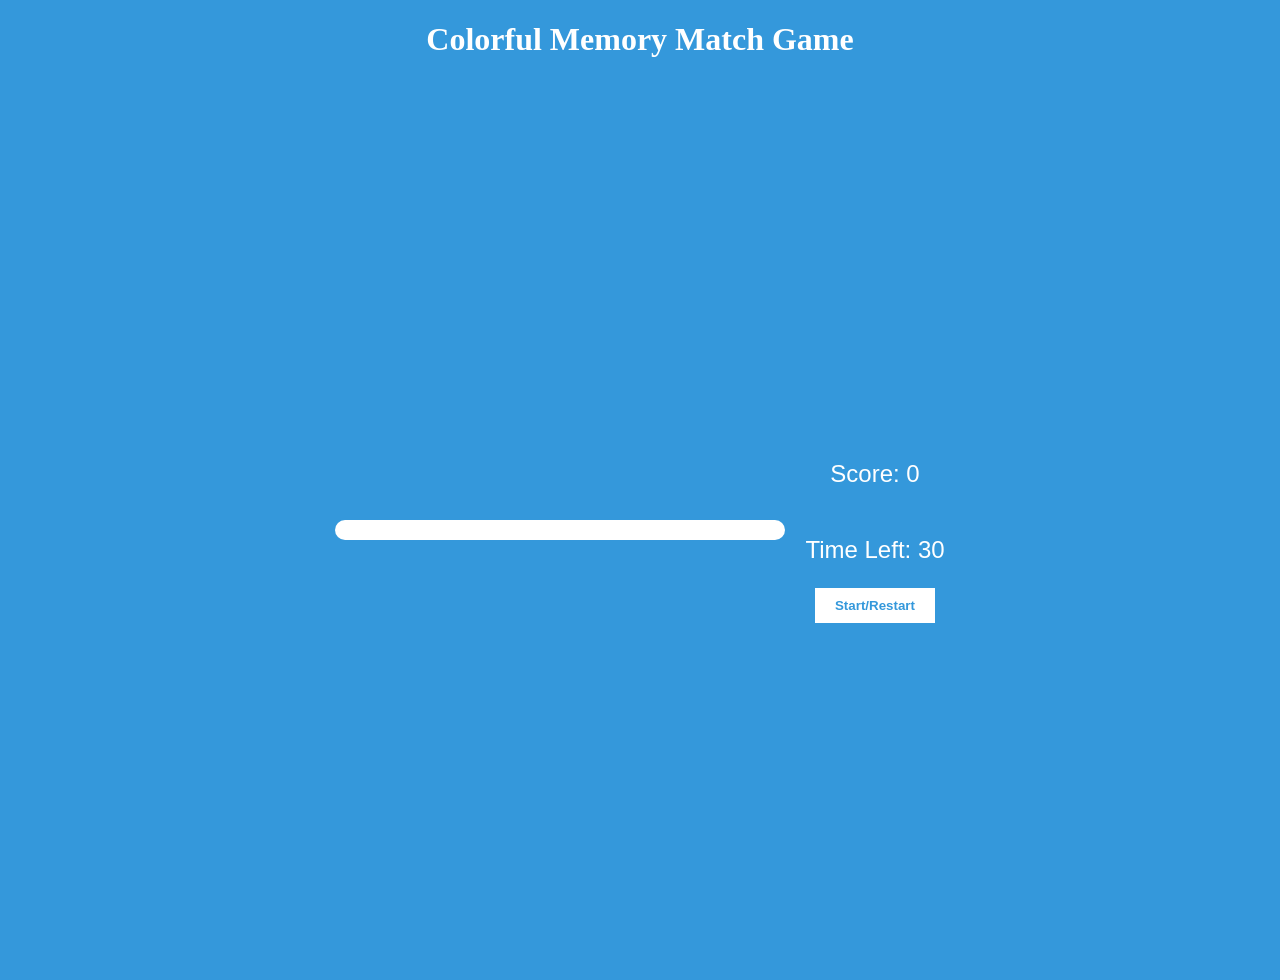
==== index.html @ aa4a6d5d "Rename colormatching.html to index.html" ====
<!DOCTYPE html>
<html>

<head>
    <title>Colorful Memory Match Game</title>
        <link rel="stylesheet" href="./colormatch.css">
</head>

<body>
    <h1>Colorful Memory Match Game</h1>
    <div class="container">
        <div id="game-container">
         <!-- Cards will be generated dynamically using JavaScript -->
        </div>
        <div class="startMain">
            <p id="score">Score: 0</p>
            <p id="timer">Time Left: 30</p>
            <button id="startbtn">Start/Restart</button>
        </div>
    </div>
    <script src="./colormatching.js"></script>
</body>
</html>
---- colormatch.css ----
body {
    padding: 0;
    margin: 0;
    background-color: #3498db;
    box-sizing: border-box;

}

.container {
    font-family: Arial, sans-serif;
    background-color: #3498db;
    display: flex;
    justify-content: center;
    align-items: center;
    height: 100vh;
}

.startMain {
    margin-left: 20px;
    display: flex;
    align-items: center;
    flex-direction: column;
}

h1 {
    color: #fff;
    text-align: center;
}

#game-container {
    display: grid;
    grid-template-columns: repeat(4, 100px);
    grid-gap: 10px;
    background-color: #fff;
    padding: 10px;
    border-radius: 10px;
}

.card {
    width: 100px;
    height: 100px;
    background-color: #ddd;
    display: flex;
    justify-content: center;
    align-items: center;
    font-size: 20px;
    cursor: pointer;
    transition: background-color 0.3s;
    border-radius: 5px;
}

.matched {
    background-color: #4CAF50;
    color: #fff;
}

#score {
    text-align: center;
    font-size: 24px;
    color: #fff;
}

#timer {
    text-align: center;
    font-size: 24px;
    color: #fff;
}

#startbtn{
    padding: 10px 20px;
    background-color: white;
    color: #3498db;
    border: none;
    font-weight: 900;
}
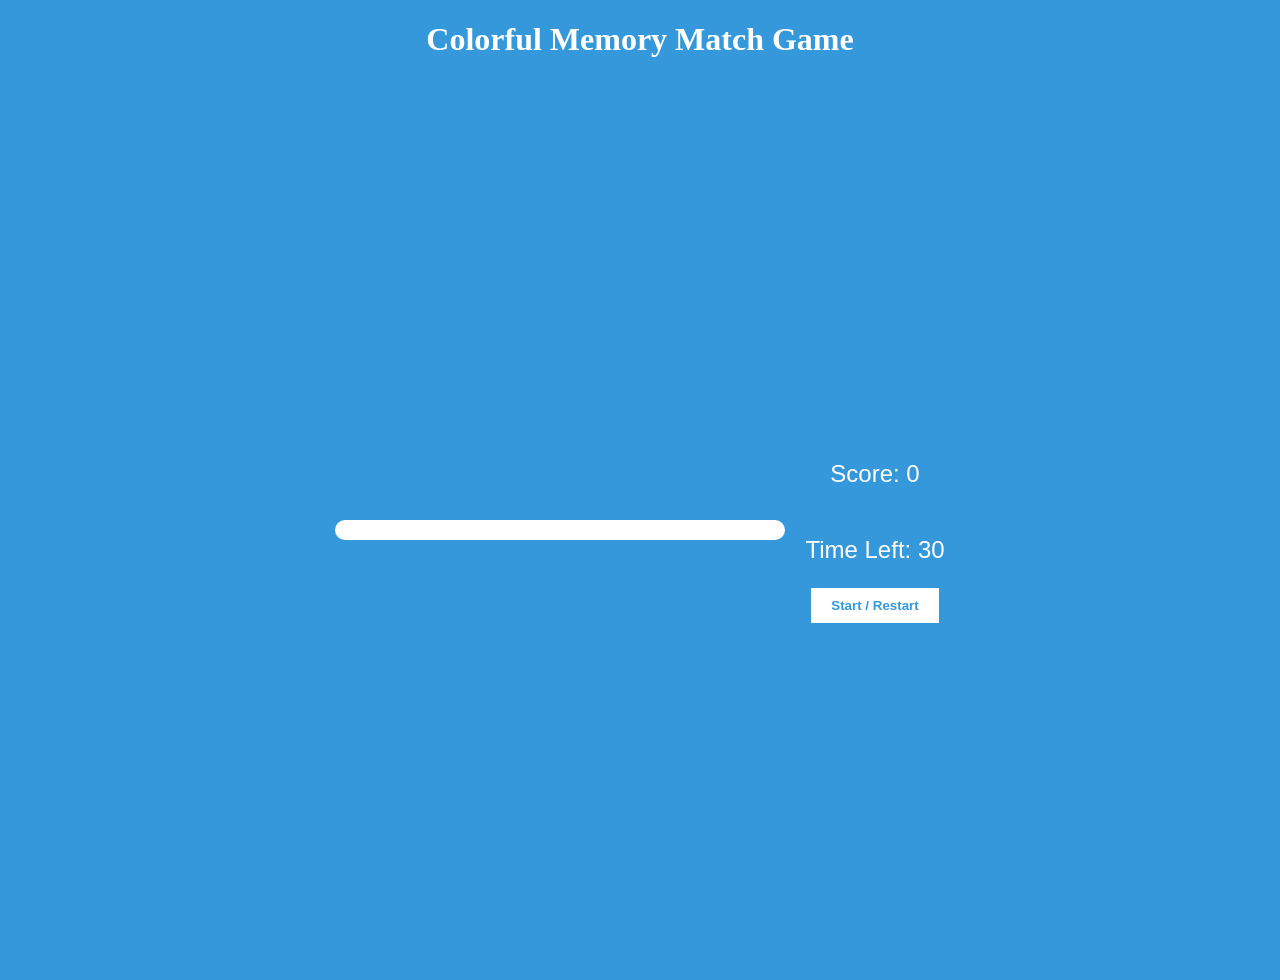
==== commit 95e82f63: "Update index.html" ====
--- a/index.html
+++ b/index.html
@@ -1,23 +1,34 @@
 <!DOCTYPE html>
-<html>
+<html lang="en">
 
 <head>
+    <meta charset="UTF-8">
+    <meta name="viewport" content="width=device-width, initial-scale=1.0">
     <title>Colorful Memory Match Game</title>
-        <link rel="stylesheet" href="./colormatch.css">
+
+    <link rel="stylesheet" href="colormatch.css">
 </head>
 
 <body>
+
     <h1>Colorful Memory Match Game</h1>
+
     <div class="container">
+
         <div id="game-container">
-         <!-- Cards will be generated dynamically using JavaScript -->
+            <!-- Cards generated dynamically -->
         </div>
+
         <div class="startMain">
             <p id="score">Score: 0</p>
             <p id="timer">Time Left: 30</p>
-            <button id="startbtn">Start/Restart</button>
+            <button id="startbtn">Start / Restart</button>
         </div>
+
     </div>
-    <script src="./colormatching.js"></script>
+
+    <script src="colormatching.js"></script>
+
 </body>
+
 </html>
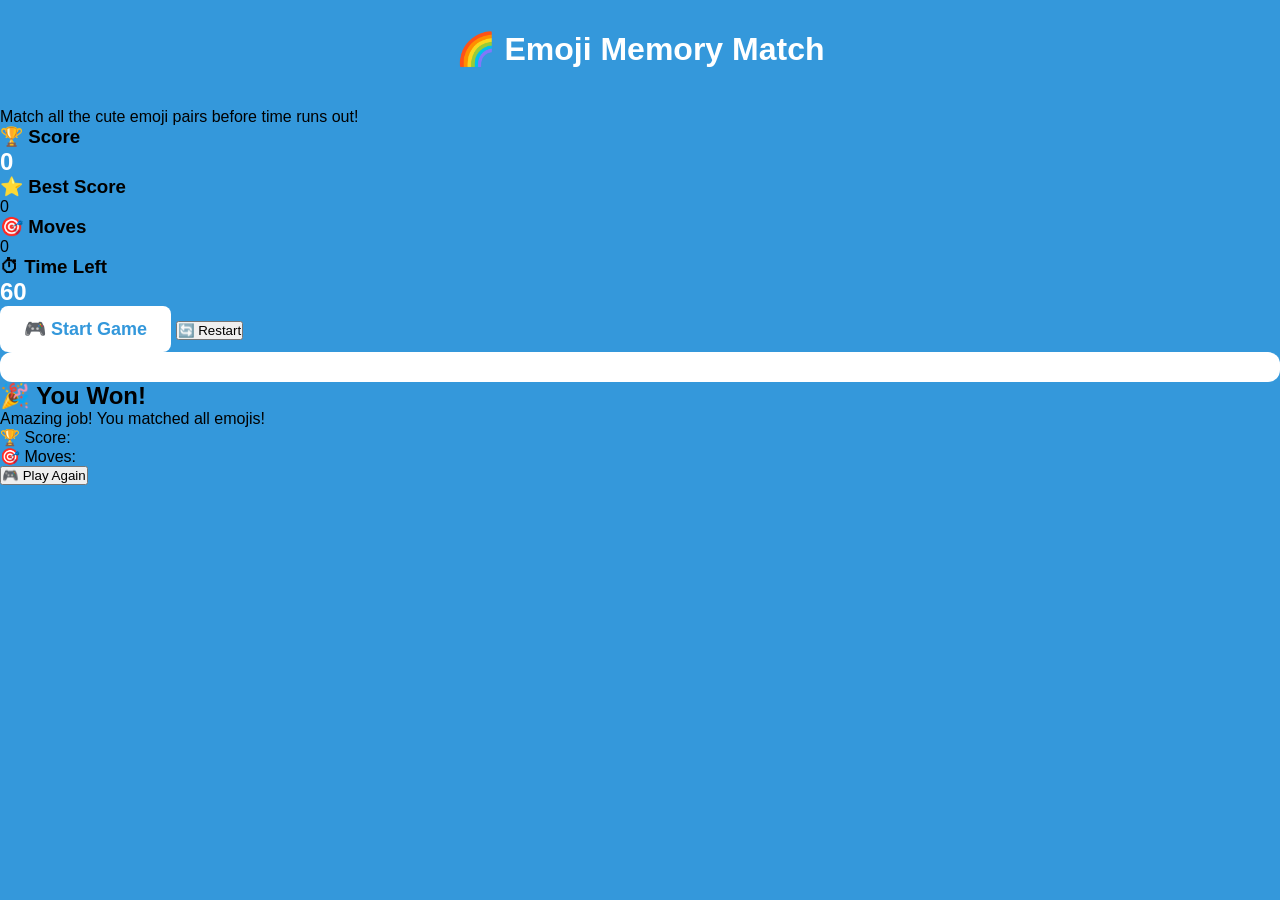
==== commit 9d6705bb: "Update index.html" ====
--- a/index.html
+++ b/index.html
@@ -4,25 +4,91 @@
 <head>
     <meta charset="UTF-8">
     <meta name="viewport" content="width=device-width, initial-scale=1.0">
-    <title>Colorful Memory Match Game</title>
+    <title>🌈 Emoji Memory Match Game</title>
 
     <link rel="stylesheet" href="colormatch.css">
 </head>
 
 <body>
 
-    <h1>Colorful Memory Match Game</h1>
+    <div class="main-container">
 
-    <div class="container">
-
-        <div id="game-container">
-            <!-- Cards generated dynamically -->
+        <!-- Header -->
+        <div class="header">
+            <h1>🌈 Emoji Memory Match</h1>
+            <p class="subtitle">
+                Match all the cute emoji pairs before time runs out!
+            </p>
         </div>
 
-        <div class="startMain">
-            <p id="score">Score: 0</p>
-            <p id="timer">Time Left: 30</p>
-            <button id="startbtn">Start / Restart</button>
+        <!-- Game Info -->
+        <div class="game-info">
+
+            <div class="info-card">
+                <h3>🏆 Score</h3>
+                <p id="score">0</p>
+            </div>
+
+            <div class="info-card">
+                <h3>⭐ Best Score</h3>
+                <p id="best-score">0</p>
+            </div>
+
+            <div class="info-card">
+                <h3>🎯 Moves</h3>
+                <p id="moves">0</p>
+            </div>
+
+            <div class="info-card">
+                <h3>⏱ Time Left</h3>
+                <p id="timer">60</p>
+            </div>
+
+        </div>
+
+        <!-- Timer Progress Bar -->
+        <div class="progress-container">
+            <div id="progress-bar"></div>
+        </div>
+
+        <!-- Buttons -->
+        <div class="button-container">
+            <button id="startbtn">
+                🎮 Start Game
+            </button>
+
+            <button id="restartbtn">
+                🔄 Restart
+            </button>
+        </div>
+
+        <!-- Game Grid -->
+        <div id="game-container">
+            <!-- Cards generated by JS -->
+        </div>
+
+    </div>
+
+    <!-- Win Popup -->
+    <div id="win-popup" class="popup hidden">
+
+        <div class="popup-content">
+
+            <h2>🎉 You Won!</h2>
+
+            <p>
+                Amazing job! You matched all emojis!
+            </p>
+
+            <div class="popup-stats">
+                <p>🏆 Score: <span id="final-score"></span></p>
+                <p>🎯 Moves: <span id="final-moves"></span></p>
+            </div>
+
+            <button id="play-again-btn">
+                🎮 Play Again
+            </button>
+
         </div>
 
     </div>
--- a/colormatch.css
+++ b/colormatch.css
@@ -1,75 +1,89 @@
+* {
+    margin: 0;
+    padding: 0;
+    box-sizing: border-box;
+}
+
 body {
-    padding: 0;
-    margin: 0;
     background-color: #3498db;
-    box-sizing: border-box;
+    font-family: Arial, sans-serif;
+    min-height: 100vh;
+}
 
+h1 {
+    text-align: center;
+    color: white;
+    padding-top: 30px;
+    margin-bottom: 40px;
 }
 
 .container {
-    font-family: Arial, sans-serif;
-    background-color: #3498db;
     display: flex;
     justify-content: center;
     align-items: center;
-    height: 100vh;
-}
-
-.startMain {
-    margin-left: 20px;
-    display: flex;
-    align-items: center;
-    flex-direction: column;
-}
-
-h1 {
-    color: #fff;
-    text-align: center;
+    gap: 40px;
+    flex-wrap: wrap;
 }
 
 #game-container {
     display: grid;
     grid-template-columns: repeat(4, 100px);
-    grid-gap: 10px;
-    background-color: #fff;
-    padding: 10px;
-    border-radius: 10px;
+    gap: 10px;
+    background: white;
+    padding: 15px;
+    border-radius: 12px;
 }
 
 .card {
     width: 100px;
     height: 100px;
     background-color: #ddd;
+    border-radius: 10px;
+    cursor: pointer;
+
     display: flex;
     justify-content: center;
     align-items: center;
-    font-size: 20px;
-    cursor: pointer;
-    transition: background-color 0.3s;
-    border-radius: 5px;
+
+    font-size: 24px;
+    font-weight: bold;
+
+    transition: 0.3s;
+}
+
+.card:hover {
+    transform: scale(1.05);
 }
 
 .matched {
-    background-color: #4CAF50;
-    color: #fff;
+    border: 4px solid #4CAF50;
 }
 
-#score {
-    text-align: center;
-    font-size: 24px;
-    color: #fff;
+.startMain {
+    display: flex;
+    flex-direction: column;
+    align-items: center;
+    gap: 20px;
 }
 
+#score,
 #timer {
-    text-align: center;
+    color: white;
     font-size: 24px;
-    color: #fff;
+    font-weight: bold;
 }
 
-#startbtn{
-    padding: 10px 20px;
+#startbtn {
+    padding: 12px 24px;
+    border: none;
+    border-radius: 8px;
     background-color: white;
     color: #3498db;
-    border: none;
-    font-weight: 900;
+    font-size: 18px;
+    font-weight: bold;
+    cursor: pointer;
 }
+
+#startbtn:hover {
+    transform: scale(1.05);
+}
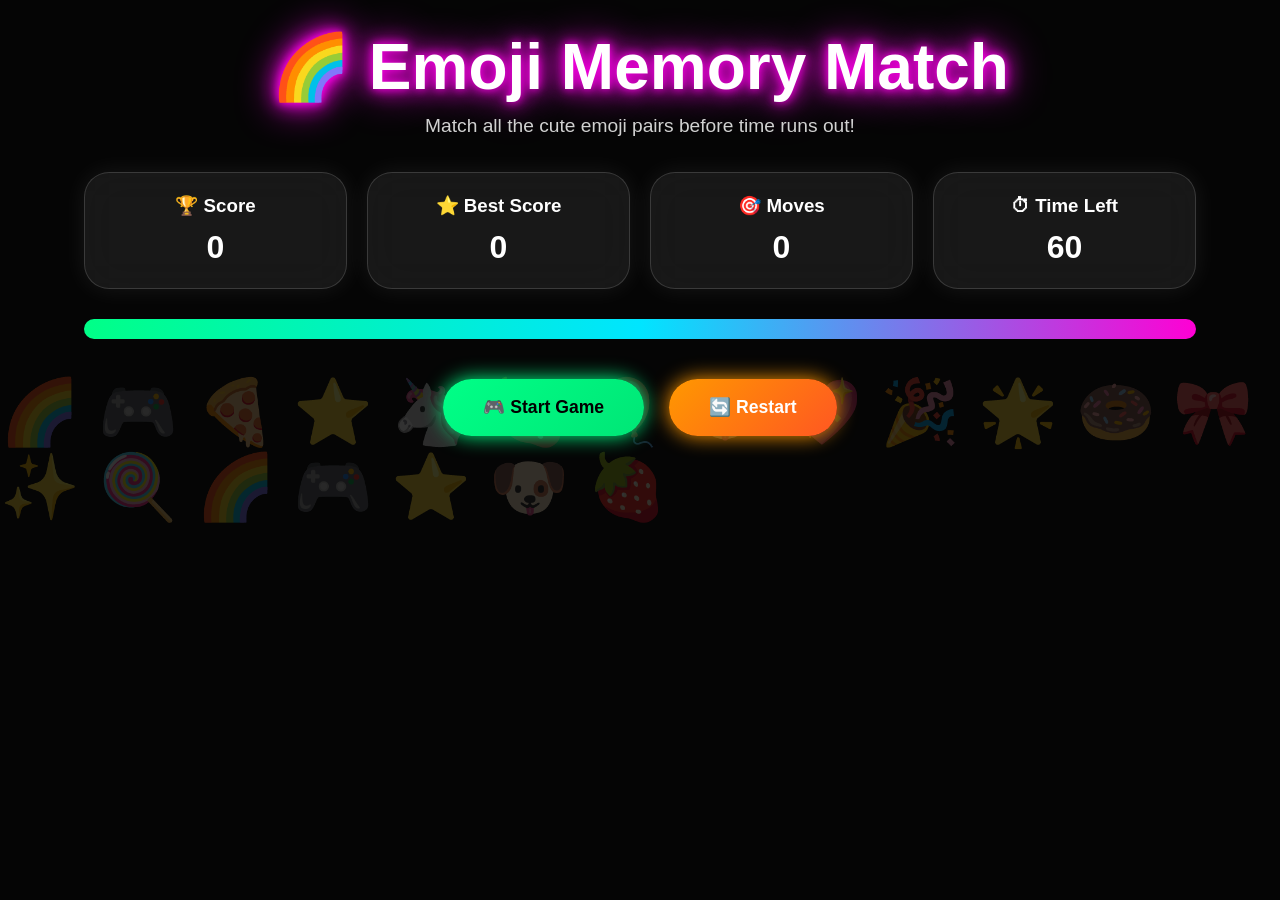
==== commit 07cfa3f6: "Update index.html" ====
--- a/index.html
+++ b/index.html
@@ -4,12 +4,15 @@
 <head>
     <meta charset="UTF-8">
     <meta name="viewport" content="width=device-width, initial-scale=1.0">
-    <title>🌈 Emoji Memory Match Game</title>
+    <title>🌈 Emoji Memory Match</title>
 
     <link rel="stylesheet" href="colormatch.css">
 </head>
 
 <body>
+
+    <!-- Floating Emoji Background -->
+    <div class="emoji-bg"></div>
 
     <div class="main-container">
 
@@ -21,7 +24,7 @@
             </p>
         </div>
 
-        <!-- Game Info -->
+        <!-- Stats -->
         <div class="game-info">
 
             <div class="info-card">
@@ -46,13 +49,14 @@
 
         </div>
 
-        <!-- Timer Progress Bar -->
+        <!-- Progress Bar -->
         <div class="progress-container">
             <div id="progress-bar"></div>
         </div>
 
         <!-- Buttons -->
         <div class="button-container">
+
             <button id="startbtn">
                 🎮 Start Game
             </button>
@@ -60,12 +64,11 @@
             <button id="restartbtn">
                 🔄 Restart
             </button>
+
         </div>
 
         <!-- Game Grid -->
-        <div id="game-container">
-            <!-- Cards generated by JS -->
-        </div>
+        <div id="game-container"></div>
 
     </div>
 
--- a/colormatch.css
+++ b/colormatch.css
@@ -5,85 +5,364 @@
 }
 
 body {
-    background-color: #3498db;
     font-family: Arial, sans-serif;
     min-height: 100vh;
-}
-
-h1 {
+    overflow-x: hidden;
+    position: relative;
+    background: #050505;
+    color: white;
+}
+
+/* Floating Emoji Background */
+body::before {
+    content:
+        "🌈 🎮 🍕 ⭐ 🦄 🍓 🎈 🐶 💖 🎉 🌟 🍩 🎀 ✨ 🍭 🌈 🎮 ⭐ 🐶 🍓";
+
+    position: fixed;
+    inset: 0;
+
+    font-size: 4rem;
+
+    display: flex;
+    flex-wrap: wrap;
+    justify-content: space-evenly;
+    align-content: space-evenly;
+
+    opacity: 0.18;
+
+    pointer-events: none;
+
+    z-index: 0;
+
+    animation: floatEmojis 8s ease-in-out infinite;
+}
+
+/* Floating Emoji Animation */
+@keyframes floatEmojis {
+    0% {
+        transform: translateY(0px);
+    }
+
+    50% {
+        transform: translateY(-25px);
+    }
+
+    100% {
+        transform: translateY(0px);
+    }
+}
+
+/* Main Layout */
+.main-container {
+    position: relative;
+    z-index: 2;
+
+    width: 90%;
+    max-width: 1200px;
+
+    margin: auto;
+    padding: 30px 20px;
+}
+
+/* Header */
+.header {
     text-align: center;
+    margin-bottom: 35px;
+}
+
+.header h1 {
+    font-size: 4rem;
     color: white;
-    padding-top: 30px;
+
+    text-shadow:
+        0 0 10px #ff00ea,
+        0 0 20px #ff00ea,
+        0 0 40px #ff00ea;
+}
+
+.subtitle {
+    margin-top: 10px;
+    color: #d1d1d1;
+    font-size: 1.2rem;
+}
+
+/* Stats Section */
+.game-info {
+    display: grid;
+    grid-template-columns: repeat(auto-fit, minmax(180px, 1fr));
+    gap: 20px;
+    margin-bottom: 30px;
+}
+
+.info-card {
+    background: rgba(255,255,255,0.08);
+    backdrop-filter: blur(20px);
+
+    border-radius: 25px;
+    padding: 22px;
+    text-align: center;
+
+    border: 1px solid rgba(255,255,255,0.15);
+
+    box-shadow:
+        0 0 25px rgba(255,255,255,0.08);
+
+    transition: .3s ease;
+}
+
+.info-card:hover {
+    transform: translateY(-8px);
+}
+
+.info-card h3 {
+    color: #ffffff;
+    margin-bottom: 12px;
+}
+
+.info-card p {
+    font-size: 2rem;
+    font-weight: bold;
+}
+
+/* Progress Bar */
+.progress-container {
+    width: 100%;
+    height: 20px;
+
+    background: rgba(255,255,255,0.08);
+
+    border-radius: 999px;
+    overflow: hidden;
+
     margin-bottom: 40px;
 }
 
-.container {
+#progress-bar {
+    width: 100%;
+    height: 100%;
+
+    background: linear-gradient(
+        to right,
+        #00ff87,
+        #00e5ff,
+        #ff00d4
+    );
+
+    transition: width 1s linear;
+}
+
+/* Buttons */
+.button-container {
+    display: flex;
+    justify-content: center;
+    gap: 25px;
+    margin-bottom: 40px;
+    flex-wrap: wrap;
+}
+
+button {
+    border: none;
+    cursor: pointer;
+
+    padding: 18px 40px;
+
+    border-radius: 999px;
+
+    font-size: 1.1rem;
+    font-weight: bold;
+
+    transition: .3s ease;
+}
+
+button:hover {
+    transform: scale(1.08);
+}
+
+#startbtn {
+    background: linear-gradient(
+        135deg,
+        #00ff87,
+        #00e676
+    );
+
+    color: black;
+
+    box-shadow:
+        0 0 20px #00ff87;
+}
+
+#restartbtn {
+    background: linear-gradient(
+        135deg,
+        #ff9800,
+        #ff5722
+    );
+
+    color: white;
+
+    box-shadow:
+        0 0 20px #ff9800;
+}
+
+#play-again-btn {
+    background: linear-gradient(
+        135deg,
+        #ff00d4,
+        #9c27b0
+    );
+
+    color: white;
+}
+
+/* Game Grid */
+#game-container {
+    display: grid;
+    grid-template-columns: repeat(4, 130px);
+    gap: 20px;
+    justify-content: center;
+}
+
+/* Card */
+.card {
+    width: 130px;
+    height: 130px;
+
+    border-radius: 28px;
+
+    background: rgba(255,255,255,0.08);
+    backdrop-filter: blur(15px);
+
     display: flex;
     justify-content: center;
     align-items: center;
-    gap: 40px;
-    flex-wrap: wrap;
-}
-
-#game-container {
-    display: grid;
-    grid-template-columns: repeat(4, 100px);
-    gap: 10px;
-    background: white;
-    padding: 15px;
-    border-radius: 12px;
-}
-
-.card {
-    width: 100px;
-    height: 100px;
-    background-color: #ddd;
-    border-radius: 10px;
+
+    font-size: 3.3rem;
+    font-weight: bold;
+
     cursor: pointer;
+
+    transition: .3s ease;
+
+    box-shadow:
+        0 0 15px rgba(255,255,255,0.06);
+}
+
+.card:hover {
+    transform: translateY(-8px) rotate(4deg);
+}
+
+.card.flipped {
+    background: rgba(255,255,255,0.9);
+}
+
+.card.matched {
+    border: 4px solid #00ff87;
+
+    animation: bounce .5s ease;
+
+    box-shadow:
+        0 0 25px #00ff87;
+}
+
+/* Popup */
+.popup {
+    position: fixed;
+    inset: 0;
+
+    background: rgba(0,0,0,0.8);
 
     display: flex;
     justify-content: center;
     align-items: center;
 
-    font-size: 24px;
-    font-weight: bold;
-
-    transition: 0.3s;
-}
-
-.card:hover {
-    transform: scale(1.05);
-}
-
-.matched {
-    border: 4px solid #4CAF50;
-}
-
-.startMain {
-    display: flex;
-    flex-direction: column;
-    align-items: center;
-    gap: 20px;
-}
-
-#score,
-#timer {
-    color: white;
-    font-size: 24px;
-    font-weight: bold;
-}
-
-#startbtn {
-    padding: 12px 24px;
-    border: none;
-    border-radius: 8px;
-    background-color: white;
-    color: #3498db;
-    font-size: 18px;
-    font-weight: bold;
-    cursor: pointer;
-}
-
-#startbtn:hover {
-    transform: scale(1.05);
-}
+    z-index: 999;
+}
+
+.popup-content {
+    width: 90%;
+    max-width: 420px;
+
+    background: #111;
+
+    border-radius: 30px;
+
+    padding: 40px;
+    text-align: center;
+
+    border: 1px solid rgba(255,255,255,.1);
+
+    animation: popupAnimation .4s ease;
+}
+
+.popup-content h2 {
+    font-size: 2rem;
+    margin-bottom: 15px;
+}
+
+.popup-content p {
+    margin-bottom: 10px;
+}
+
+.popup-stats {
+    margin: 20px 0;
+}
+
+.hidden {
+    display: none;
+}
+
+/* Animations */
+@keyframes bounce {
+    0% {
+        transform: scale(1);
+    }
+
+    50% {
+        transform: scale(1.15);
+    }
+
+    100% {
+        transform: scale(1);
+    }
+}
+
+@keyframes popupAnimation {
+    from {
+        opacity: 0;
+        transform: scale(.7);
+    }
+
+    to {
+        opacity: 1;
+        transform: scale(1);
+    }
+}
+
+/* Responsive */
+@media (max-width:768px) {
+    .header h1 {
+        font-size: 2.6rem;
+    }
+
+    #game-container {
+        grid-template-columns: repeat(3, 100px);
+    }
+
+    .card {
+        width: 100px;
+        height: 100px;
+        font-size: 2.5rem;
+    }
+}
+
+@media (max-width:500px) {
+    #game-container {
+        grid-template-columns: repeat(2, 90px);
+    }
+
+    .card {
+        width: 90px;
+        height: 90px;
+        font-size: 2rem;
+    }
+}
